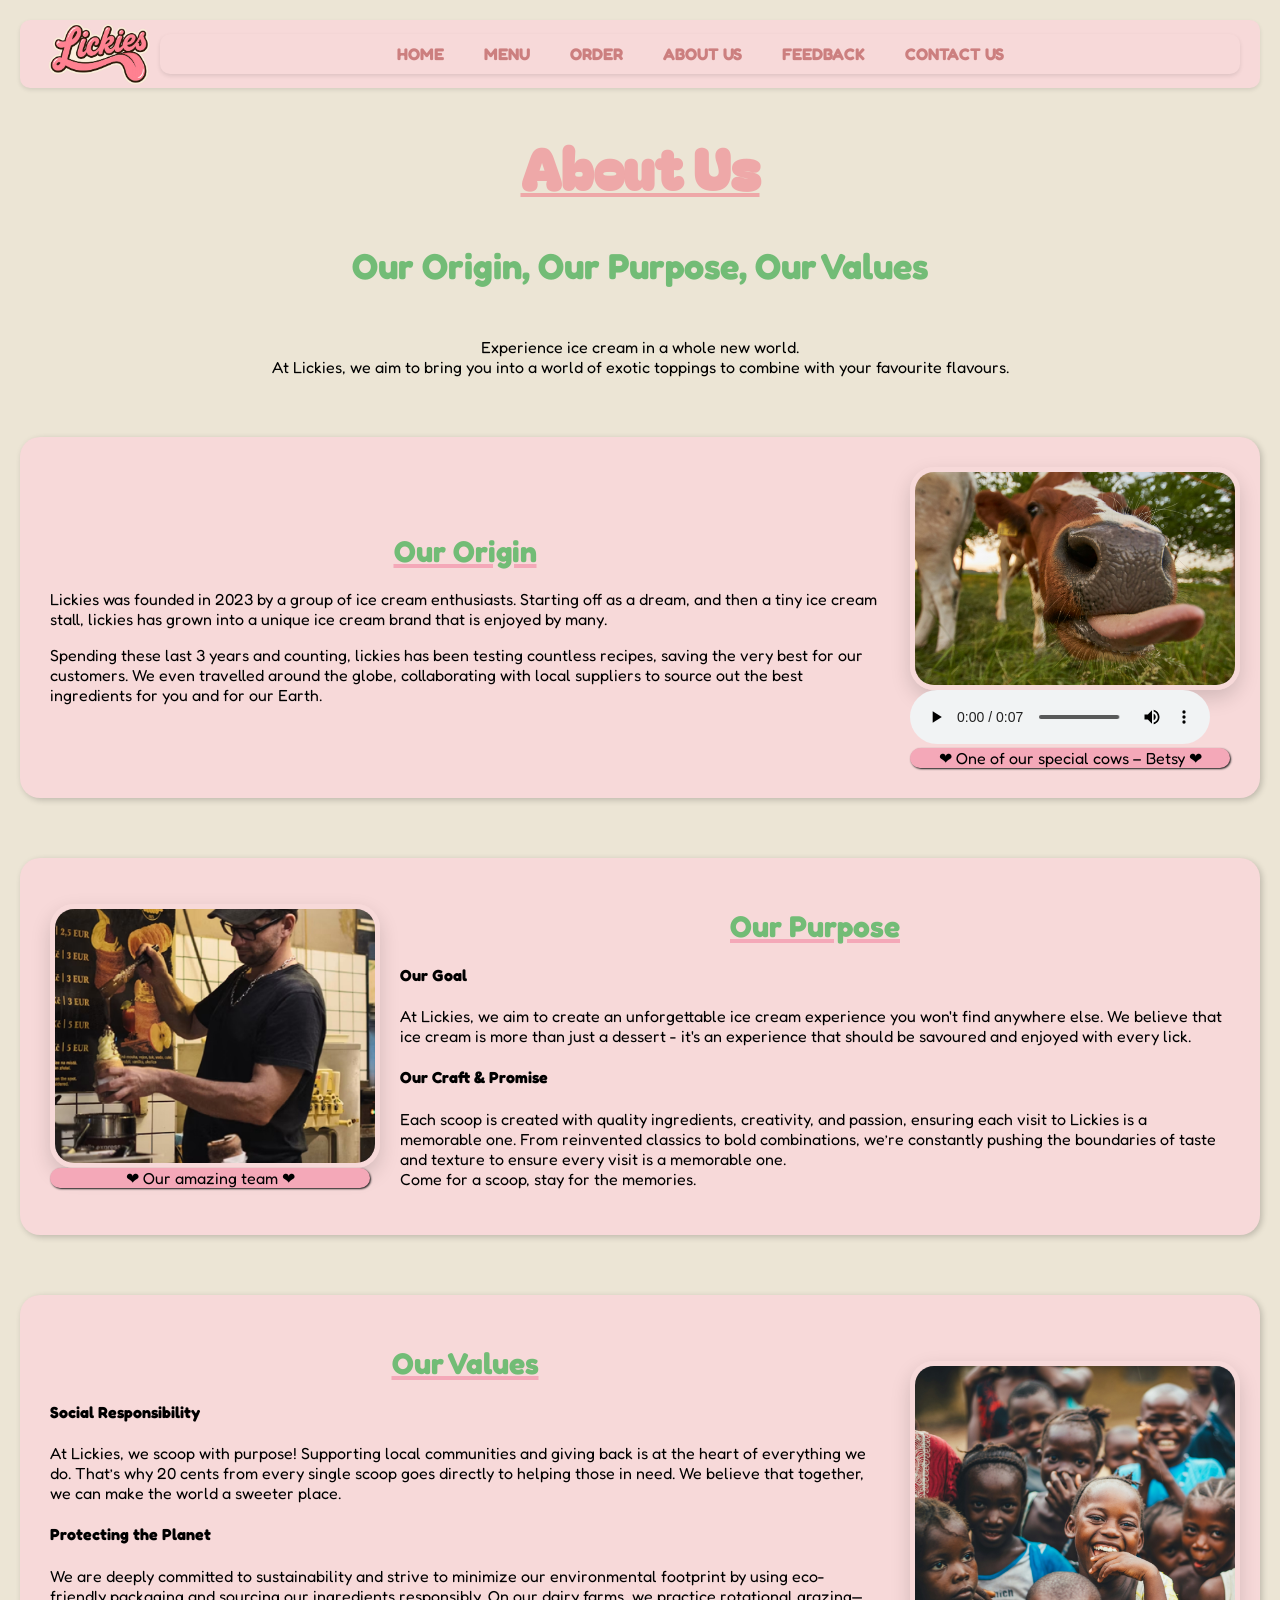
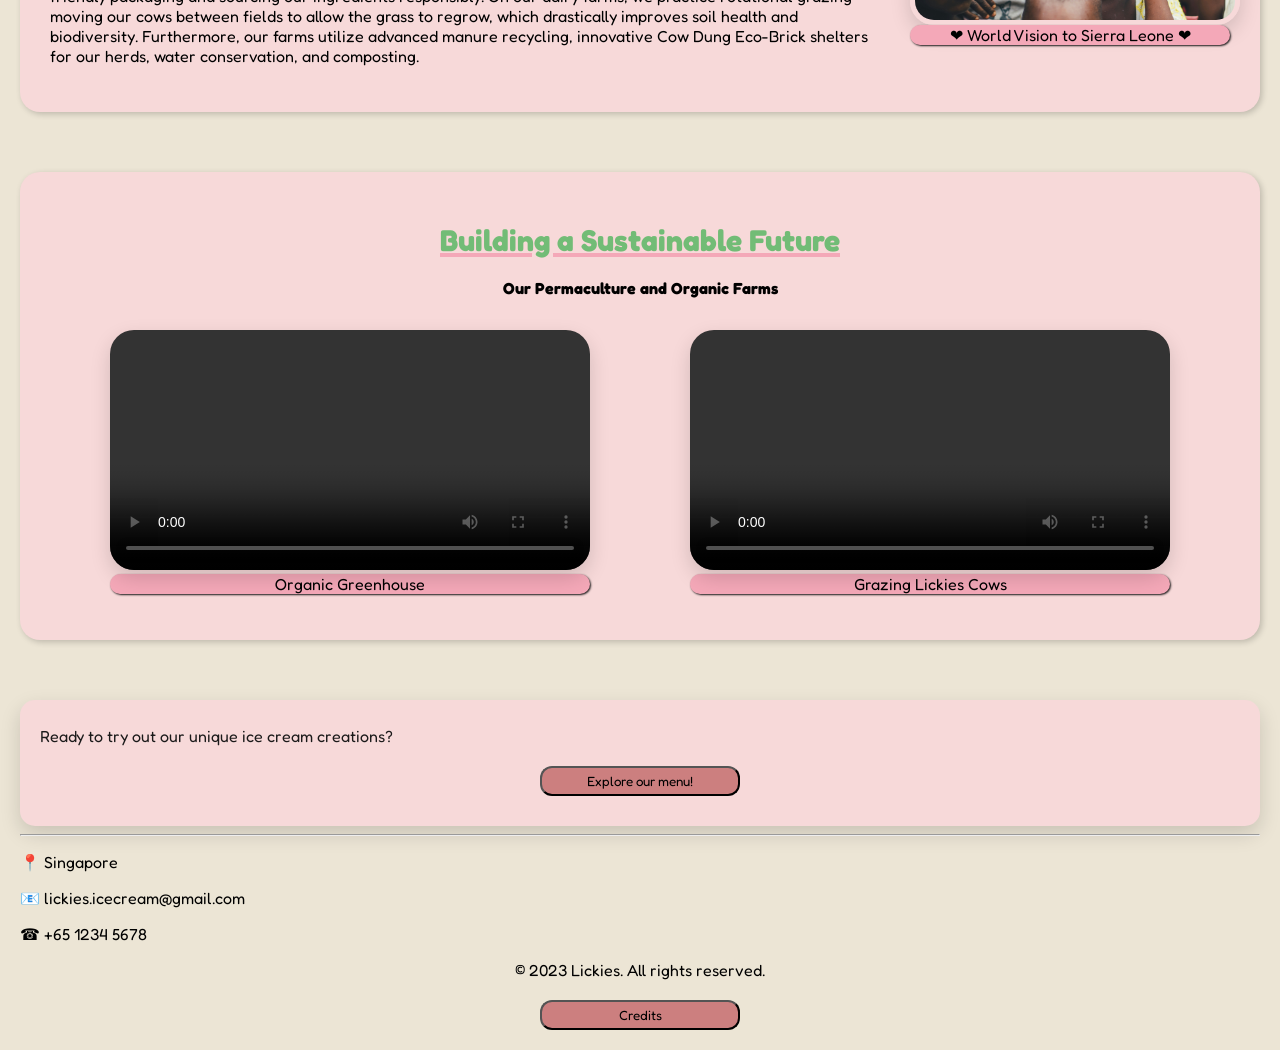
==== aboutus.html @ 3d8e9d98 "modified:   aboutus.html 	modified:   css/lickies.css" ====
<!-- Author : Zakira Roberta Harris 261084W -->
 
<!DOCTYPE html>
<html lang="en">
<head> 
    <meta charset="UTF-8">
    <meta name="description" content="Lickies is a passionate ice cream brand offering a unique ice cream experience.">
    <meta name="keywords" content="Lickies, ice cream, exotic toppings, unique flavours, dessert, organic ice cream, sustainable packaging, local suppliers">
    <meta name="author" content="Zakira Roberta Harris">
    <meta name="viewport" content="width=device-width, initial-scale=1.0">
    <title>About Us</title>

    <!-- Import Google Fonts -->
    <link href="https://fonts.googleapis.com/css2?family=Fredoka+One&display=swap" rel="stylesheet">
    <link href="https://fonts.googleapis.com/css2?family=Bagel+Fat+One&display=swap" rel="stylesheet">
    
    <!-- favicon generated using AI (chat GPT)-->
    <link rel="icon" type="image/x-icon" href="images/lickiesfavicon.png">
    
    <!-- CSS Stylesheet-->
     <link rel="stylesheet" href="css/lickies.css">
</head>

<body>
    <header class="header">
    <!-- logo helped generated using AI -->
    
    <img src="images/lickies-logo.png" alt="Lickies Logo" class="logo">
        
    
    <nav>
        <ul class="nav-links">
            <li><a href="index.html">HOME</a></li>
            <li><a href="productcatalogue.html">MENU</a></li>
            <li><a href="orderform.html">ORDER</a></li>
            <li><a href="aboutus.html">ABOUT US</a></li>
            <li><a href="feedback.html">FEEDBACK</a></li>
            <li><a href="contactus.html">CONTACT US</a></li>
        </ul>
    </nav>   
    </header>

<h1 class="brush-heading2">
        About Us
    </h1>

<h2>Our Origin, Our Purpose, Our Values</h2>
<p style="text-align: center ; padding-top:20px" >
    Experience ice cream in a whole new world.<br>
    At Lickies, we aim to bring you into a 
    world of exotic toppings to combine with your favourite flavours.
</p>


    <div class="card">
        <div class="origin-text" >
            <h3 class="brush-heading">Our Origin</h3>
        <p>
            Lickies was founded in 2023 by a group of ice cream enthusiasts. Starting off as a dream, and then a tiny ice cream stall, 
            lickies has grown into a unique ice cream brand that is enjoyed by many.
        </p>
        <p>
            Spending these last 3 years and counting, lickies 
            has been testing countless recipes, saving the very best for our customers. We even travelled around the globe, collaborating 
            with local suppliers to source out the best ingredients for you and for our Earth.
        </p>
    </div>
    
    <figure class="origin-image">
     <img src="images/aboutus/lickiescow-Betsy.jpg"
      alt="Lickies Cow">
      <audio controls style="width: 100%; max-width: 300px;">
        <source src="media/herdofcowsmooing.mp3" type="audio/mpeg">
      </audio>

            <figcaption>
                ❤ One of our special cows – Betsy ❤
            </figcaption>
        </figure>
    </div>

<div class="card">

     <figure class="origin-image">
        <img src="images/aboutus/Workers.jpg" alt="Lickies Workers">
        
        <figcaption>
        ❤ Our amazing team ❤
    </figcaption>
</figure>

    <div class="origin-text">
        <h3 class="brush-heading">Our Purpose</h3>
        <h4><strong>Our Goal</strong></h4>
        <p>At Lickies, we aim to create an unforgettable ice cream experience you won't find anywhere else. We believe that ice cream 
        is more than just a dessert - it's an experience that should be savoured and enjoyed with every lick.</p>
        <h4><strong>Our Craft & Promise</strong></h4>
        <p>Each scoop is created with quality ingredients, creativity, and passion, ensuring each visit to Lickies is a memorable one. From reinvented 
        classics to bold combinations, we’re constantly pushing the boundaries of taste and texture to ensure every visit is a memorable one.
        <br>Come for a scoop, stay for the memories.</p>
    </div>

</div>

<div class="card">
    <div class="origin-text">
        <h3 class="brush-heading">Our Values</h3>
        <h4><strong>Social Responsibility</strong></h4>
        <p>
            At Lickies, we scoop with purpose! Supporting local communities and giving back is at the heart of everything we do. 
            That’s why 20 cents from every single scoop goes directly to helping those in need. We believe that together, we can 
            make the world a sweeter place. 
        </p> 
        <h4><strong>Protecting the Planet</strong></h4>
        <p>
            We are deeply committed to sustainability and strive to minimize our environmental footprint by using eco-friendly packaging 
            and sourcing our ingredients responsibly. On our dairy farms, we practice rotational grazing—moving our cows between fields
             to allow the grass to regrow, which drastically improves soil health and biodiversity. Furthermore, our farms utilize advanced 
             manure recycling, innovative Cow Dung Eco-Brick shelters for our herds, water conservation, and composting.
        </p>
    </div>

    <figure class="origin-image">
            <img src="images/aboutus/Children.jpg" alt="Children from Sierra Leone">

            <figcaption>
                ❤ World Vision to Sierra Leone ❤
            </figcaption>
        </figure>
</div>

<!-- Video section made with help from Copilot to make the code responsive, i decided to use inline css because it allowed me to be more precise with the layout and styling of the videos-->
<div class="card">
    <div class="origin-text">
        <h3 class="brush-heading">Building a Sustainable Future</h3>
        <p style="text-align: center; margin-top: 10px;"><strong>Our Permaculture and Organic Farms</strong></p>
        <div class="video-row" style="display: flex; gap: 20px; justify-content: center; flex-wrap: wrap;">
            <figure class="video" style="flex: 1 1 320px; max-width: 480px;"> <!-- This section made with help from Copilot to make the code responsive -->
                <video width="100%" height="auto" controls>
                    <source src="media/strawberryfarm.mp4" type="video/mp4" alt="A greenhouse filled with rows of ripe strawberries ready for harvest.">
                </video>
                <figcaption>Organic Greenhouse</figcaption>
            </figure>
            <figure class="video" style="flex: 1 1 320px; max-width: 480px;"><!-- This section made with help from Copilot to make the code responsive -->
                <video width="100%" height="auto" controls>
                    <source src="media/dairyfarm.mp4" type="video/mp4" alt="A herd of cows grazing in a lush green pasture.">
                </video>
                <figcaption>Grazing Lickies Cows</figcaption>
            </figure>
        </div>
    </div>
</div>

<div class="button">
<p>Ready to try out our unique ice cream creations?</p>
    <button onclick="window.location.href='productcatalogue.html'" class="button-container">Explore our menu!</button>
</div>

<hr>
<div class="footer">
     <p>📍 Singapore</p>
    <p>📧 lickies.icecream@gmail.com</p>
    <p>☎ +65 1234 5678</p>
    <p style="text-align: center;">&copy; 2023 Lickies. All rights reserved.</p>
</div>

<button onclick="window.location.href='credits.html'" class="button-container">Credits</button>


</body>
</html>
---- css/lickies.css ----
/* zakira roberta harris 261084W
   lickies font styles */

/* can reuse the colour and style in elements */
:root {
  --shadow: rgba(0, 0, 0, 0.1);
  --card-shadow: rgba(0, 0, 0, 0.2);
}

/* text styles, headers */
body {
  margin: 20px;
  padding-top: 0;
  font-family: 'Fredoka One', cursive;
  background-color: #ece5d5;
}

h1 {
  text-align: center;
  font-family: 'Bagel Fat One', cursive;
  font-size: clamp(2rem, 5vw, 3.5rem);
  color: #eea8a8;;
}

h2 {
  color: #72bc76;
  font-size: 36px;
  text-align: center;
}

h3 {
  text-align: center;
  margin: 20px 0;
  color: #72bc76;
  font-size: 30px;
}

h4 {
  text-align: left;
}

figcaption {
  text-align: center;
  background-color: #f4a8b8;
  box-shadow: 1px 1px 2px #1b1a1a;
  border-radius: 12px;
  color: black;
}

p {
  text-align: left;
}
/*underlining the text*/
.brush-heading {
  text-decoration-line: underline;
  text-decoration-color: #f4a8b8;
  text-decoration-thickness: 4px;
}

.brush-heading2 {
  text-decoration-line: underline;
  text-decoration-color: #eea8a8;;
  text-decoration-thickness: 4px;
}

/* Navigation bar styles, logo and header created with reference to Bro Code "How to create a CSS navigation bar in 6 minutes!" 🧭, Framer Navigations: Horizontal Side Scroller video and other nav bar tutorials
Header contains the logo and nav bar, I preferred the style and also it allowed me to position them properly. I learned about flex through
a tutorial by Slaying the Dragon on youtube Learn Flexbox CSS in 8 minutes and a Coding2go video Learn CSS Flexbox in 20 Minutes (Course) */

header {
  width: 100%;
  display: flex;
  height: 68px;
  align-items: center;
  box-sizing: border-box;
  justify-content: space-between;
  background-color: #f7d9d9;
  padding: 8px 20px;
  box-shadow: 0 2px 4px var(--shadow);
  z-index: 1000;
  margin-bottom: 16px;
  border-radius: 10px;
}

.logo {
  width: 120px;
  justify-content: flex-start;
  flex-shrink: 0;
  height: auto;
}

nav {
  background-color: #f7d9d9;
  display: flex;
  flex: 1;
  overflow-x: auto;
  overflow-y: hidden;
  align-items: center;
  justify-content: center;
  padding: 6px 12px;
  font-size: clamp(0.85rem, 1.8vw, 1.05rem);
  box-shadow: 0 2px 4px var(--shadow);
  border-radius: 10px;
  height: auto;
  scrollbar-width: none;
}

nav ul {
  justify-content: flex-start;
  align-items: center;
  margin: 0;
  padding: 0 4px;
  width: max-content;
  min-width: max-content;
  display: flex;
  white-space: nowrap;
  flex-wrap: nowrap;
  gap: clamp(10px, 2vw, 18px);
}

nav li {
  margin: 0;
  flex-shrink: 0;
}

nav a {
  display: inline-block;
  text-decoration: none;
  color: #cc7f7f;
  font-weight: bold;
  padding: 4px 8px;
  white-space: nowrap;
  -webkit-tap-highlight-color: transparent;
}

/* nav a:hover created by Wenbo */
nav a:hover {
  color: #eea8a8;;
  transform: scale(1.05);
  text-decoration: underline;
  transition: transform 0.3s ease;
  background-color: #ffcfcf;
  border-radius: 10px;
  padding: 5px 10px;
}

.nav-links {
  
  list-style: none;
  gap: clamp(12px, 3vw, 24px);
  align-items: center;
}

/* code generated with the help of AI to make page compatible on phones */
@media (max-width: 768px) {
  header {
    flex-direction: row;
    height: 58px;
    padding: 8px 12px;
    gap: 8px;
  }

  nav {
    width: auto;
    justify-content: flex-start;
    padding: 4px 8px;
    overflow-x: auto;
  }

   nav a {
    display: inline-block;
    margin: 6px 0;
  }

  nav ul {
    width: max-content;
    min-width: max-content;
    flex-wrap: nowrap;
    justify-content: flex-start;
    gap: 8px 12px;
  }

  nav li {
    flex-shrink: 0;
  }

  .nav-links {
    flex-direction: row;
    flex-wrap: nowrap;
    justify-content: flex-start;
    align-items: center;
    gap: 8px 12px;
  }
}

/* text box (card) styles made with reference to W3 schools, puts the images and text neatly together which is easier for the user to view */
.card {
  margin-top: auto;
  transition: all 0.3s ease-in-out;
  display: flex;
  align-items: center;
  gap: 30px;
  background-color: #f7d9d9;
  padding: 30px;
  margin: 60px 0;
  border-radius: 20px;
  box-shadow: 2px 2px 6px var(--card-shadow);
  flex-wrap: wrap;
}

@media (max-width: 600px) {

  /* ensure cards are centered on small screens and content doesn't get cut off */
  .card {
    width: calc(100% - 40px); /* leave some space for device edges */
    max-width: 720px;
    margin: 20px auto; /* center horizontally */
    text-align: center;
    flex-direction: column;
    align-items: center;
    padding: 20px;
    box-sizing: border-box;
    overflow: visible;
  }

  .content-row {
    flex-direction: column;
    width: 100%;
    gap: 16px;
  }

  /* make images responsive inside the card */
  .origin-image,
  .image-container {
    width: 100%;
    max-width: 320px;
    margin: 0 auto;
  }

  .origin-image img,
  .image-container img {
    width: 100%;
    height: auto;
    max-width: 100%;
    object-fit: cover;
  }

  /* prevent long words from overflowing so that it doesn't break the layout on small screens */
  .origin-text,
  .card p,
  .card h3,
  .card h4 {
    min-width: 0;
    word-break: break-word;
    overflow-wrap: break-word;
  }
}

/* image made with reference to Bro code and W3 schools,  */
.image-container {
  width: min(100%, 200px);
  aspect-ratio: 1 / 1;
  border: 1px solid;
  color: #f7d9d9;
  overflow: hidden;
  flex-shrink: 0;
}

.image-container img {
  object-fit: cover;
  object-position: 80% 100%;
  display: block;
}

/* positions the image in the card */
.origin-text {
  flex: 1;
  min-width: 0;
}

/* border of the images in the card and sizing of the images*/
.origin-image img {
  max-width: 320px;
  height: auto;
  object-fit: cover;
  display: block;
  border-radius: 24px;
  border: 5px solid;
  color: #f7d9d9;
  box-shadow: 0 8px 20px rgba(0, 0, 0, 0.15);
  transition: transform 0.3s ease;
}

.origin-image {
  width: min(100%, 320px);
  margin: 0;
  flex-shrink: 0;
}

.origin-image img:hover {
  transform: scale(1.03);
}

/* Code generated using AI (chat GPT) to make the content row and card responsive */
.content-row {
  display: flex;
  align-items: flex-start;
  gap: 30px;
}

/* video styles, made with reference to W3 schools, allows the videos to be responsive and fit the screen size */
video {
  max-width: 480px;
  height: auto;
  border-radius: 24px;
  box-shadow: 0 8px 20px rgba(0, 0, 0, 0.15);
  transition: transform 0.3s ease;
}
/* video styles*/
.video-container {
  overflow: hidden;
  height: auto;
  width: 100%;
  max-width: 100%;
}

.video figcaption {
  text-align: center;
  background-color: #f4a8b8;
  box-shadow: 1px 1px 2px #1b1a1a;
  border-radius: 12px;
  color: black;
}
 video:hover {
  transform: scale(1.03);
  transition: transform 0.3s ease;
}

/* button styles */
.button {
  background: #f7d9d9;
  color: #1b1a1a;
  border: none;
  padding: 10px 20px;
  border-radius: 15px;
  box-shadow: 0 8px 20px rgba(0, 0, 0, 0.15);
  align-items: center;
}

.button-container {
  background-color: #cc7f7f;
  font-family: 'Fredoka One', cursive;
  border-radius: 12px;
  cursor: pointer;
  width: 100%;
  max-width: 200px;
  height: 30px;
  display: flex;
  justify-content: center;
  align-items: center;
  margin: 20px auto;
}
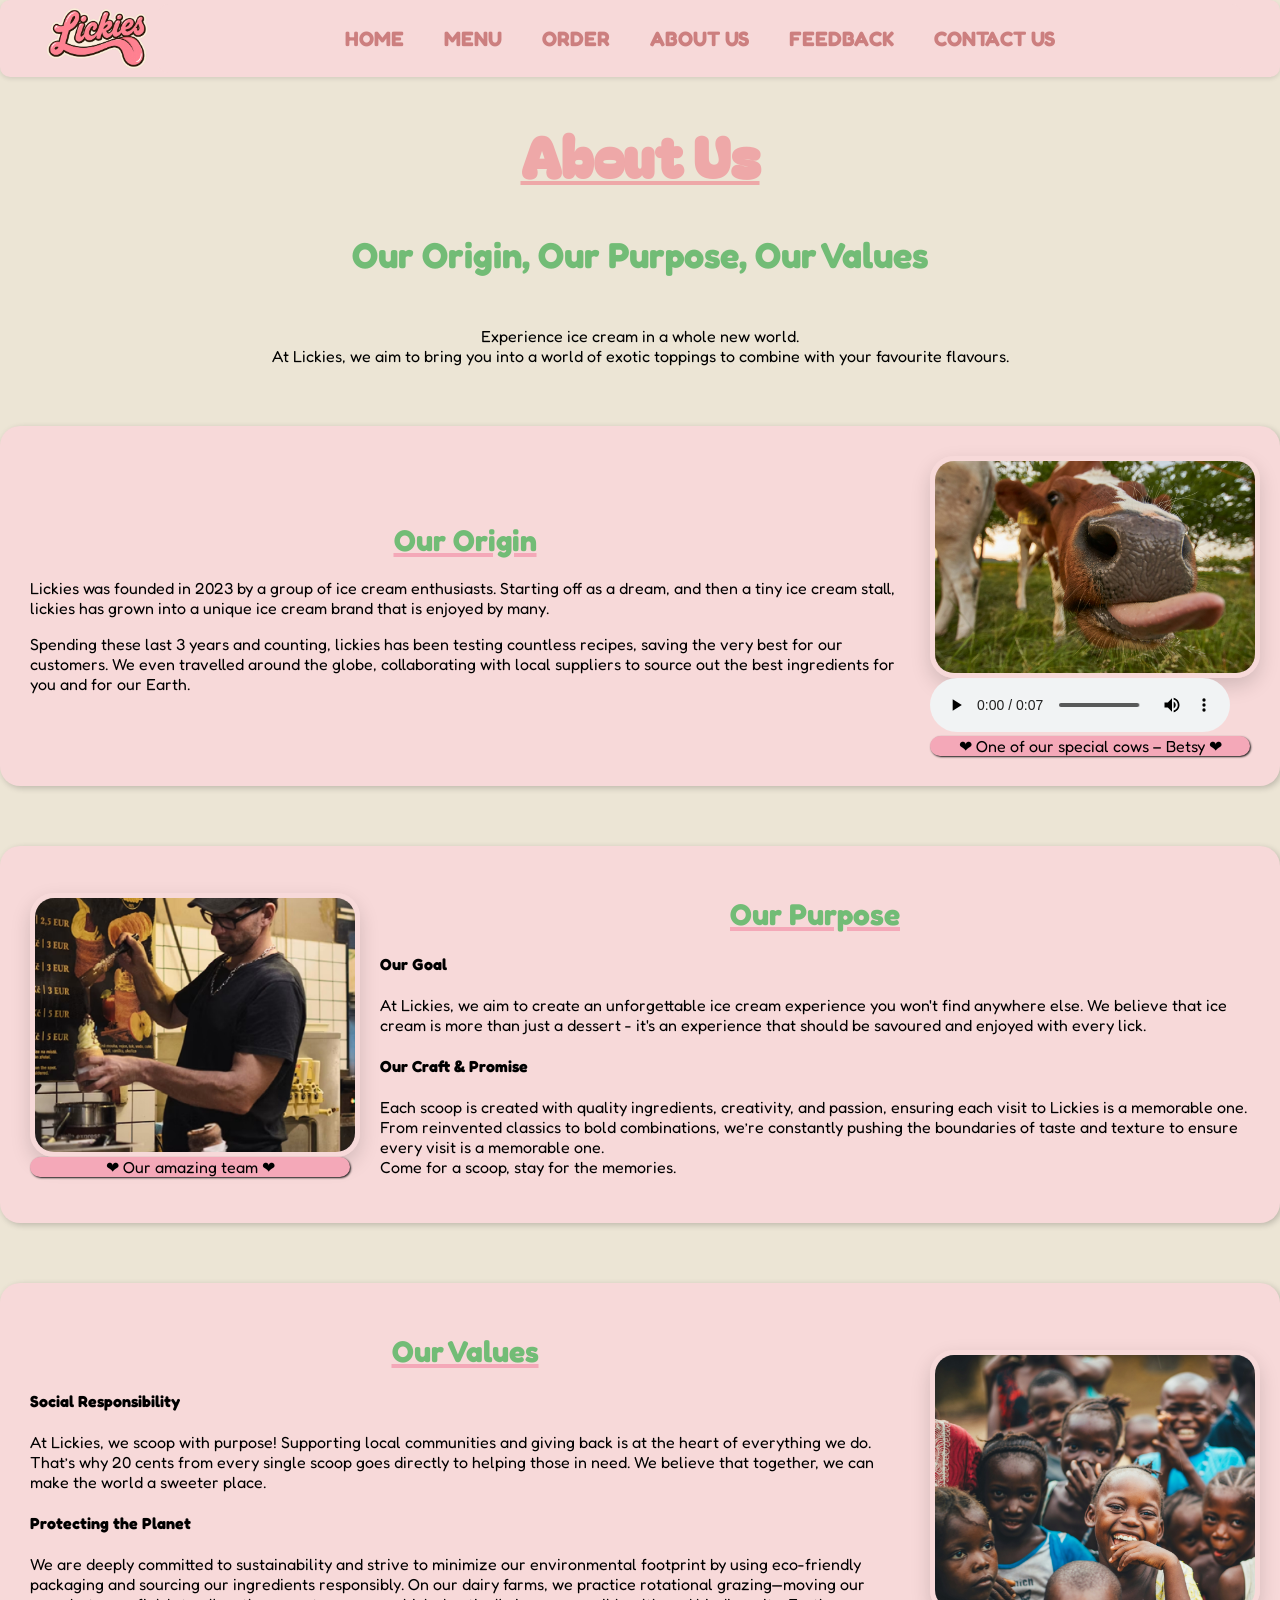
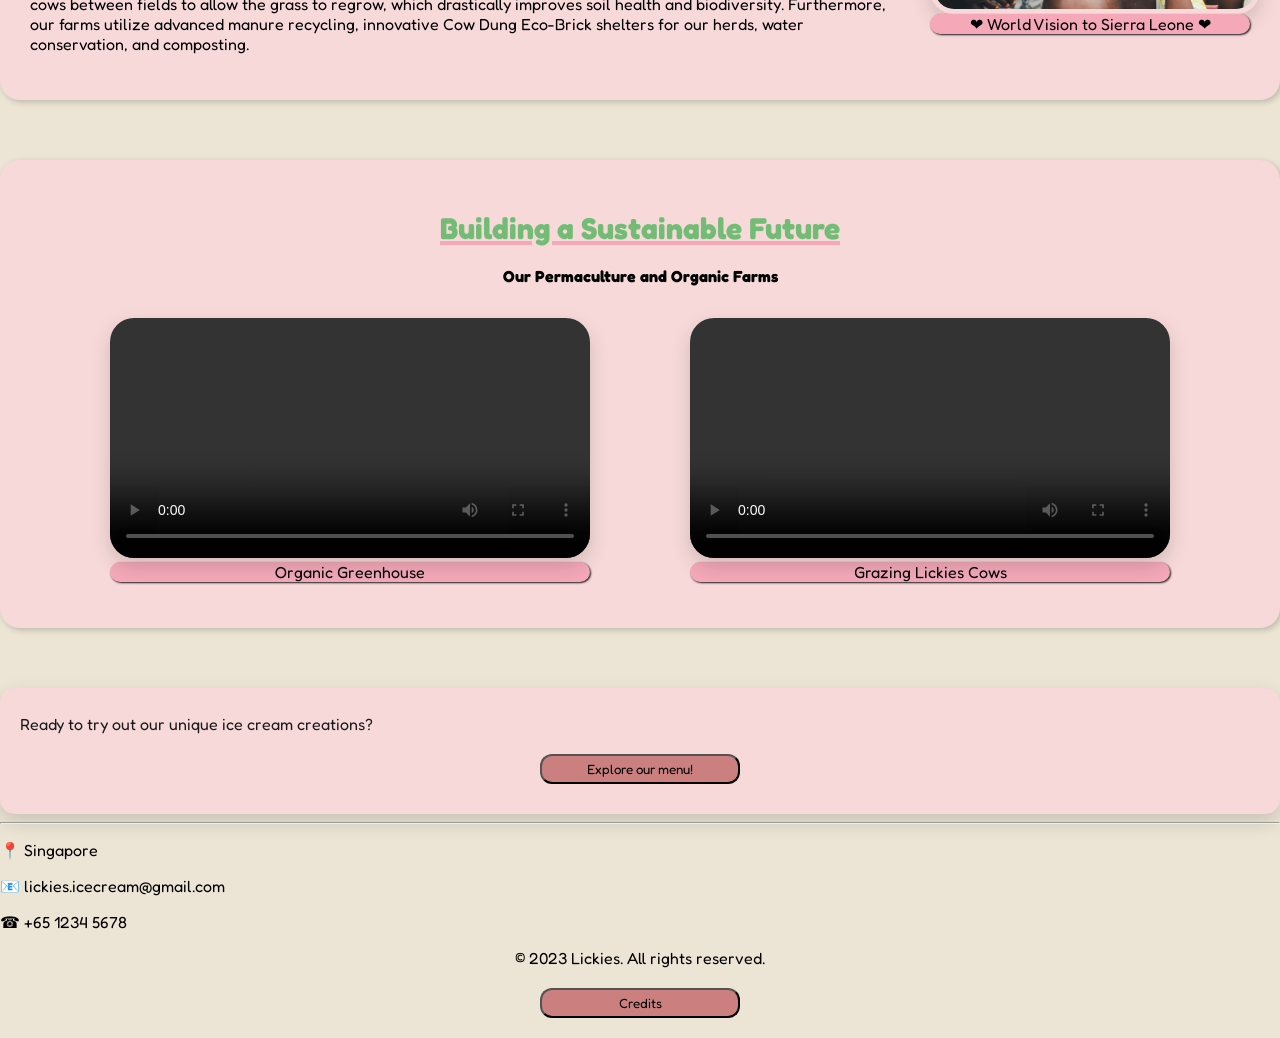
==== commit 2e2e0800: "modified:   aboutus.html" ====
--- a/aboutus.html
+++ b/aboutus.html
@@ -135,14 +135,14 @@
         <h3 class="brush-heading">Building a Sustainable Future</h3>
         <p style="text-align: center; margin-top: 10px;"><strong>Our Permaculture and Organic Farms</strong></p>
         <div class="video-row" style="display: flex; gap: 20px; justify-content: center; flex-wrap: wrap;">
-            <figure class="video" style="flex: 1 1 320px; max-width: 480px;"> <!-- This section made with help from Copilot to make the code responsive -->
-                <video width="100%" height="auto" controls>
+            <figure class="video" style="flex: 1 1 320px; max-width: 480px;"> <!-- This section (inline CSS) made with help from Copilot to make the code responsive -->
+                <video width="100%" height="auto" controls loop>
                     <source src="media/strawberryfarm.mp4" type="video/mp4" alt="A greenhouse filled with rows of ripe strawberries ready for harvest.">
                 </video>
                 <figcaption>Organic Greenhouse</figcaption>
             </figure>
-            <figure class="video" style="flex: 1 1 320px; max-width: 480px;"><!-- This section made with help from Copilot to make the code responsive -->
-                <video width="100%" height="auto" controls>
+            <figure class="video" style="flex: 1 1 320px; max-width: 480px;"><!-- This section (inline CSS) made with help from Copilot to make the code responsive -->
+                <video width="100%" height="auto" controls loop>
                     <source src="media/dairyfarm.mp4" type="video/mp4" alt="A herd of cows grazing in a lush green pasture.">
                 </video>
                 <figcaption>Grazing Lickies Cows</figcaption>
--- a/css/lickies.css
+++ b/css/lickies.css
@@ -9,7 +9,7 @@
 
 /* text styles, headers */
 body {
-  margin: 20px;
+  margin: 0;
   padding-top: 0;
   font-family: 'Fredoka One', cursive;
   background-color: #ece5d5;
@@ -75,11 +75,12 @@
   box-sizing: border-box;
   justify-content: space-between;
   background-color: #f7d9d9;
-  padding: 8px 20px;
+  padding: 3%;
   box-shadow: 0 2px 4px var(--shadow);
   z-index: 1000;
   margin-bottom: 16px;
   border-radius: 10px;
+  margin-top: none;
 }
 
 .logo {
@@ -97,12 +98,12 @@
   overflow-y: hidden;
   align-items: center;
   justify-content: center;
-  padding: 6px 12px;
+  padding: 1.4%;
   font-size: clamp(0.85rem, 1.8vw, 1.05rem);
-  box-shadow: 0 2px 4px var(--shadow);
   border-radius: 10px;
   height: auto;
-  scrollbar-width: none;
+  scrollbar-width: thin;
+   margin-top: none;
 }
 
 nav ul {
@@ -127,8 +128,9 @@
   display: inline-block;
   text-decoration: none;
   color: #cc7f7f;
+  font-size: clamp(0.90rem, 1.8vw, 1.30rem);
   font-weight: bold;
-  padding: 4px 8px;
+  padding: 5px 8px;
   white-space: nowrap;
   -webkit-tap-highlight-color: transparent;
 }
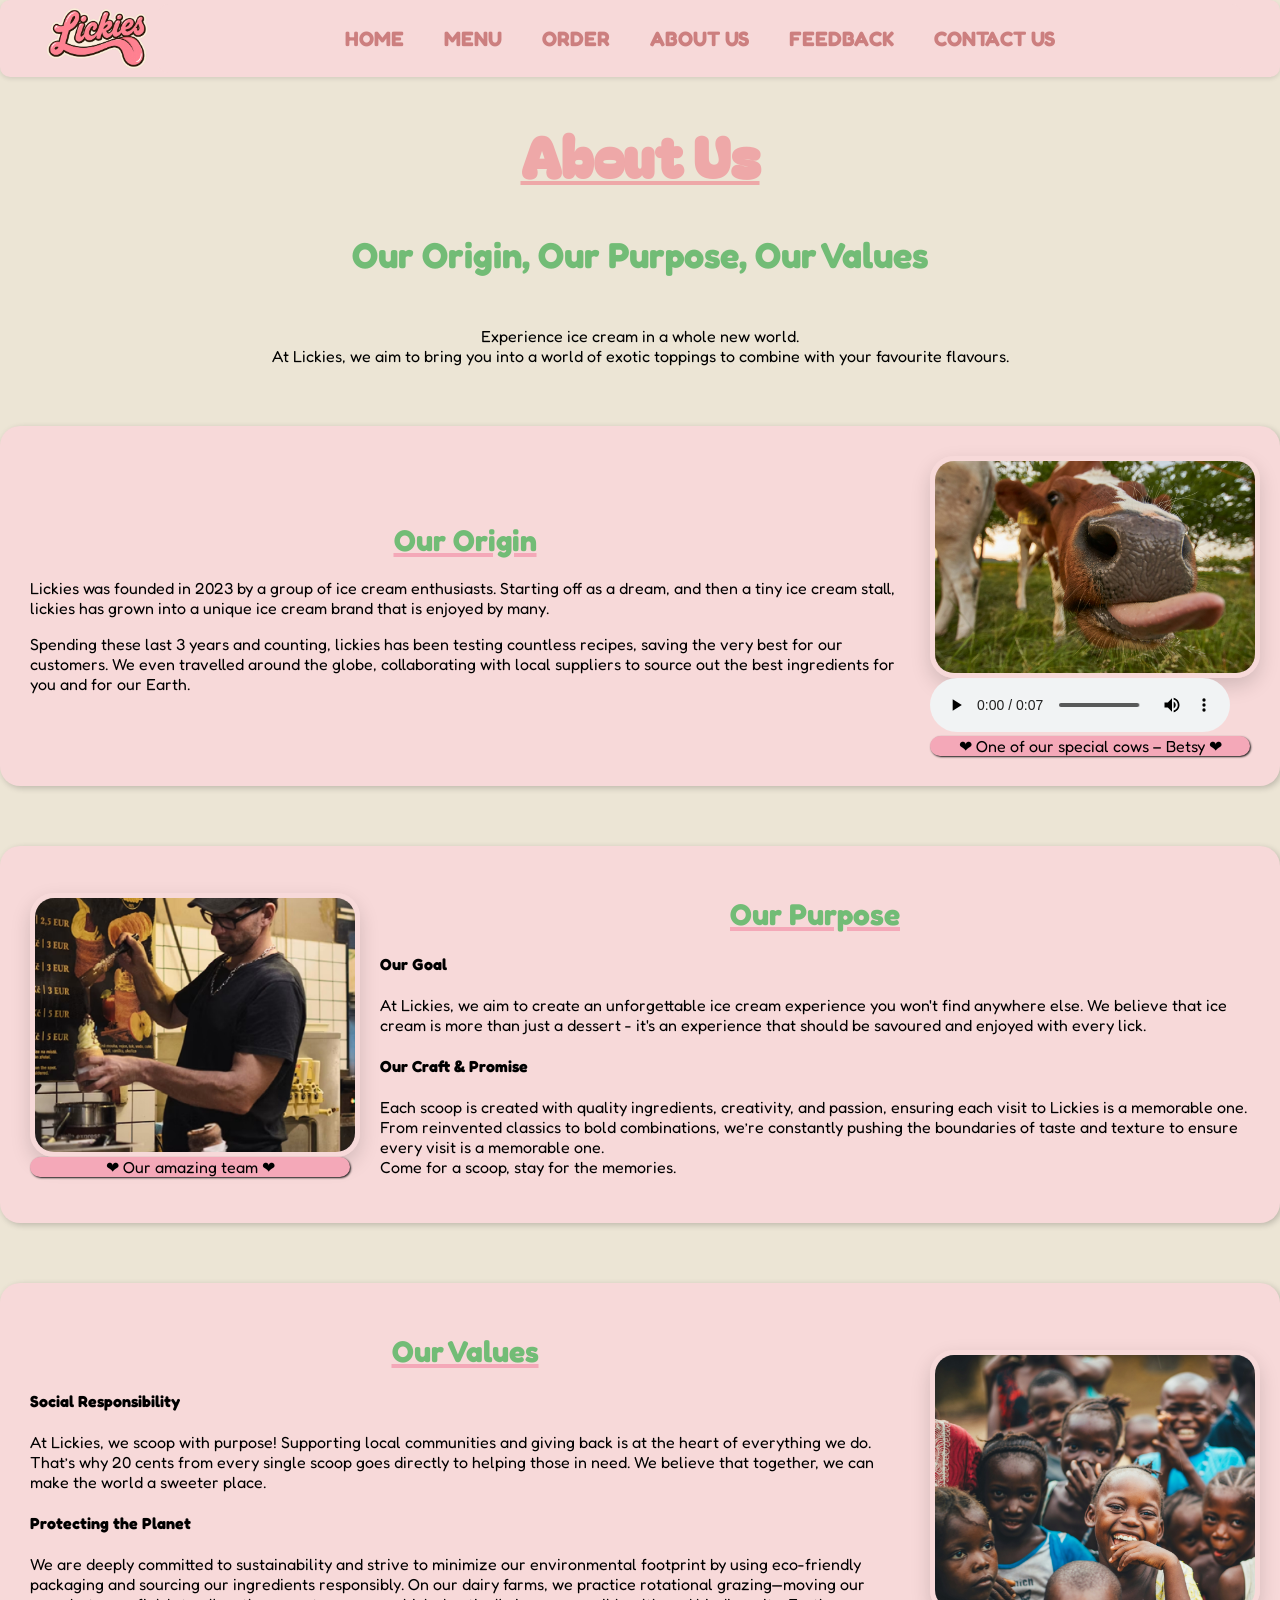
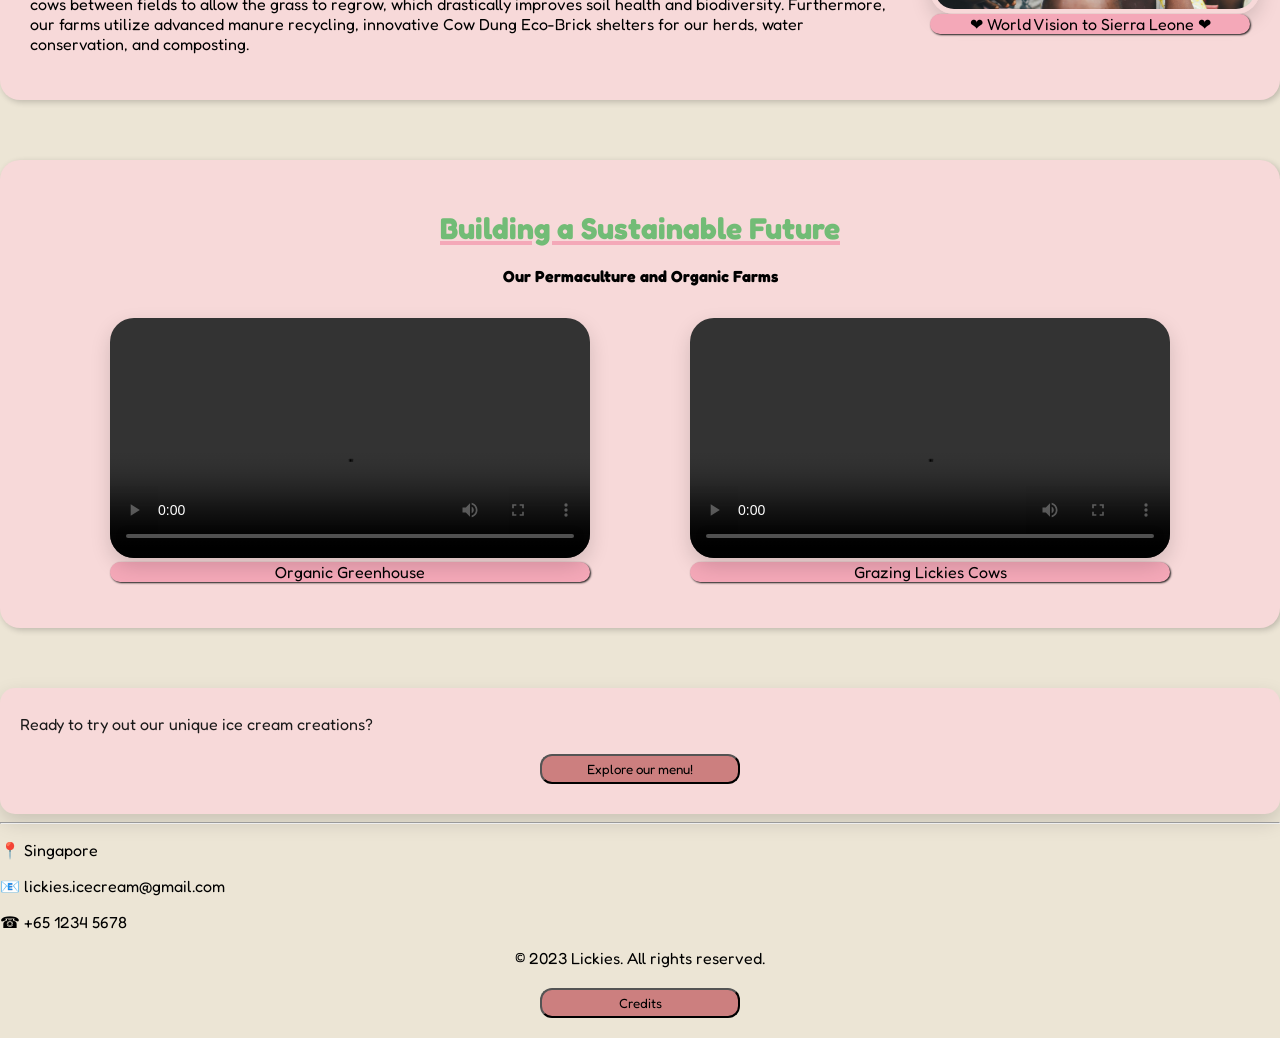
==== commit 621cff35: "modified:   aboutus.html" ====
--- a/aboutus.html
+++ b/aboutus.html
@@ -136,14 +136,14 @@
         <p style="text-align: center; margin-top: 10px;"><strong>Our Permaculture and Organic Farms</strong></p>
         <div class="video-row" style="display: flex; gap: 20px; justify-content: center; flex-wrap: wrap;">
             <figure class="video" style="flex: 1 1 320px; max-width: 480px;"> <!-- This section (inline CSS) made with help from Copilot to make the code responsive -->
-                <video width="100%" height="auto" controls loop>
-                    <source src="media/strawberryfarm.mp4" type="video/mp4" alt="A greenhouse filled with rows of ripe strawberries ready for harvest.">
+                <video width="100%" height="auto" controls autoplay automatic loop playsinline>
+                    <source src="media/strawberryfarm.mp4" type="video/mp4">
                 </video>
                 <figcaption>Organic Greenhouse</figcaption>
             </figure>
             <figure class="video" style="flex: 1 1 320px; max-width: 480px;"><!-- This section (inline CSS) made with help from Copilot to make the code responsive -->
-                <video width="100%" height="auto" controls loop>
-                    <source src="media/dairyfarm.mp4" type="video/mp4" alt="A herd of cows grazing in a lush green pasture.">
+                <video width="100%" height="auto" controls autoplay automatic loop playsinline>
+                    <source src="media/dairyfarm.mp4" type="video/mp4">
                 </video>
                 <figcaption>Grazing Lickies Cows</figcaption>
             </figure>
--- a/css/lickies.css
+++ b/css/lickies.css
@@ -77,7 +77,7 @@
   background-color: #f7d9d9;
   padding: 3%;
   box-shadow: 0 2px 4px var(--shadow);
-  z-index: 1000;
+  z-index: 10;
   margin-bottom: 16px;
   border-radius: 10px;
   margin-top: none;
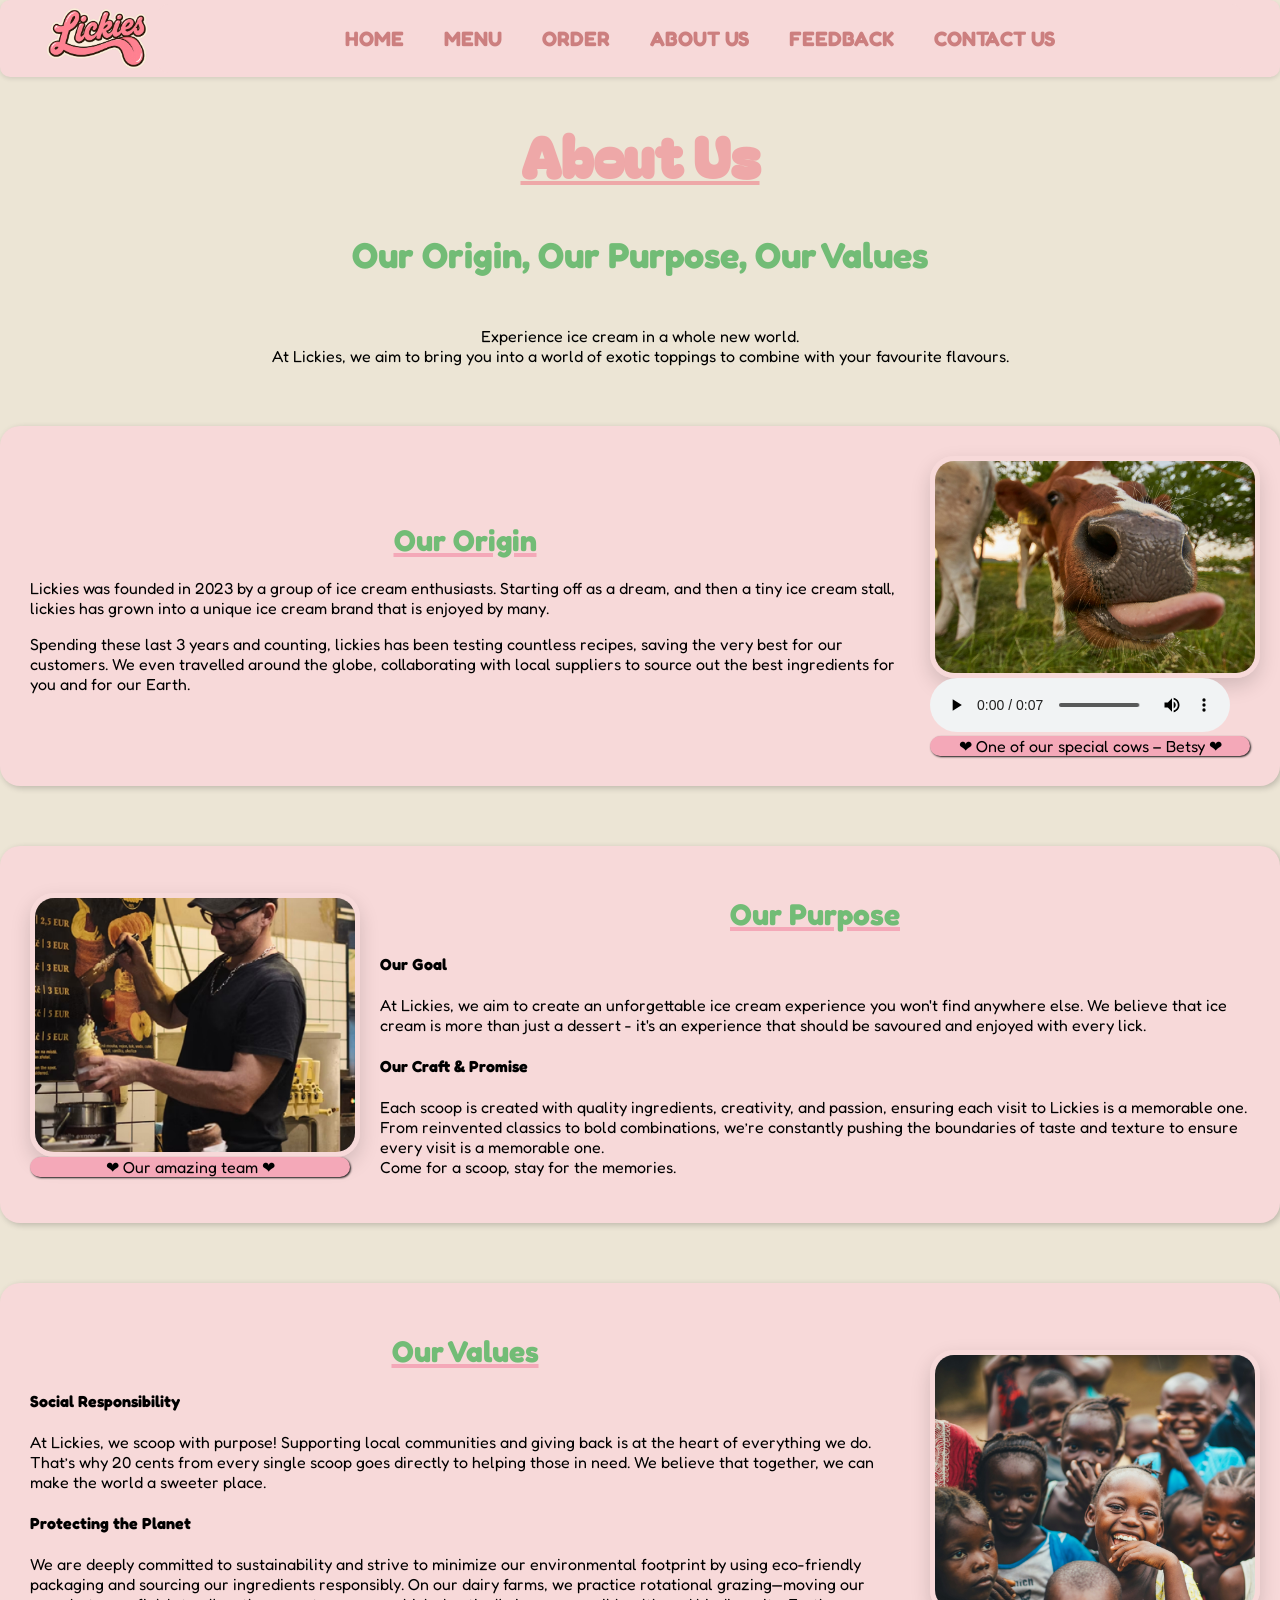
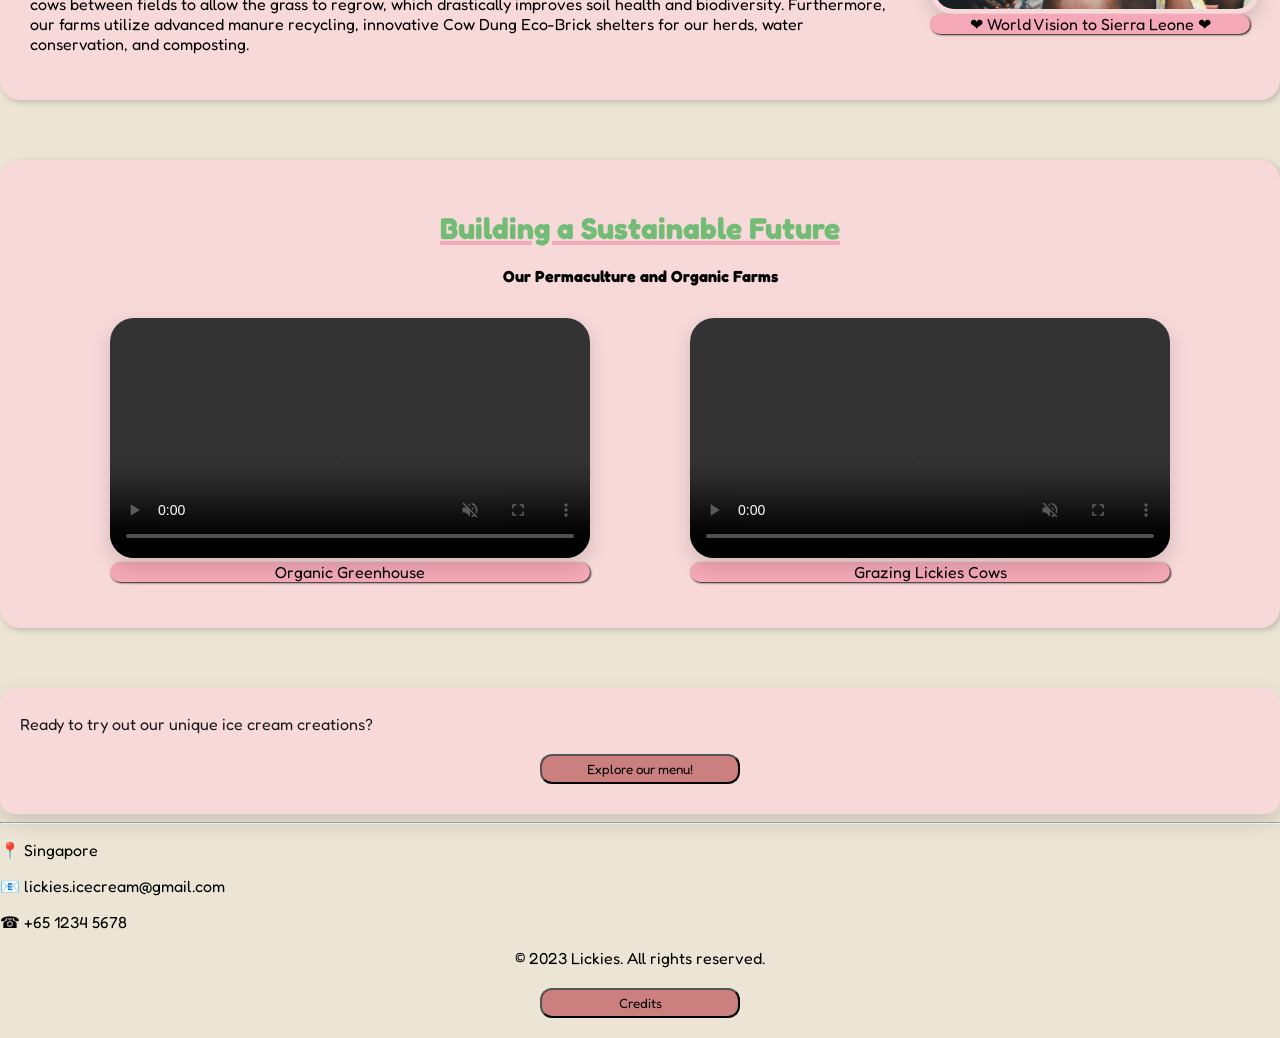
==== commit 1c55719d: "modified:   aboutus.html" ====
--- a/aboutus.html
+++ b/aboutus.html
@@ -136,13 +136,13 @@
         <p style="text-align: center; margin-top: 10px;"><strong>Our Permaculture and Organic Farms</strong></p>
         <div class="video-row" style="display: flex; gap: 20px; justify-content: center; flex-wrap: wrap;">
             <figure class="video" style="flex: 1 1 320px; max-width: 480px;"> <!-- This section (inline CSS) made with help from Copilot to make the code responsive -->
-                <video width="100%" height="auto" controls autoplay automatic loop playsinline>
+                <video width="100%" height="auto" controls autoplay muted loop playsinline preload="auto"> <!-- playinline means that on mobile devices the video will not play fullscreen preload means the video will start loading as soon as the page loads -->
                     <source src="media/strawberryfarm.mp4" type="video/mp4">
                 </video>
                 <figcaption>Organic Greenhouse</figcaption>
             </figure>
             <figure class="video" style="flex: 1 1 320px; max-width: 480px;"><!-- This section (inline CSS) made with help from Copilot to make the code responsive -->
-                <video width="100%" height="auto" controls autoplay automatic loop playsinline>
+                <video width="100%" height="auto" controls autoplay muted loop playsinline preload="auto">
                     <source src="media/dairyfarm.mp4" type="video/mp4">
                 </video>
                 <figcaption>Grazing Lickies Cows</figcaption>
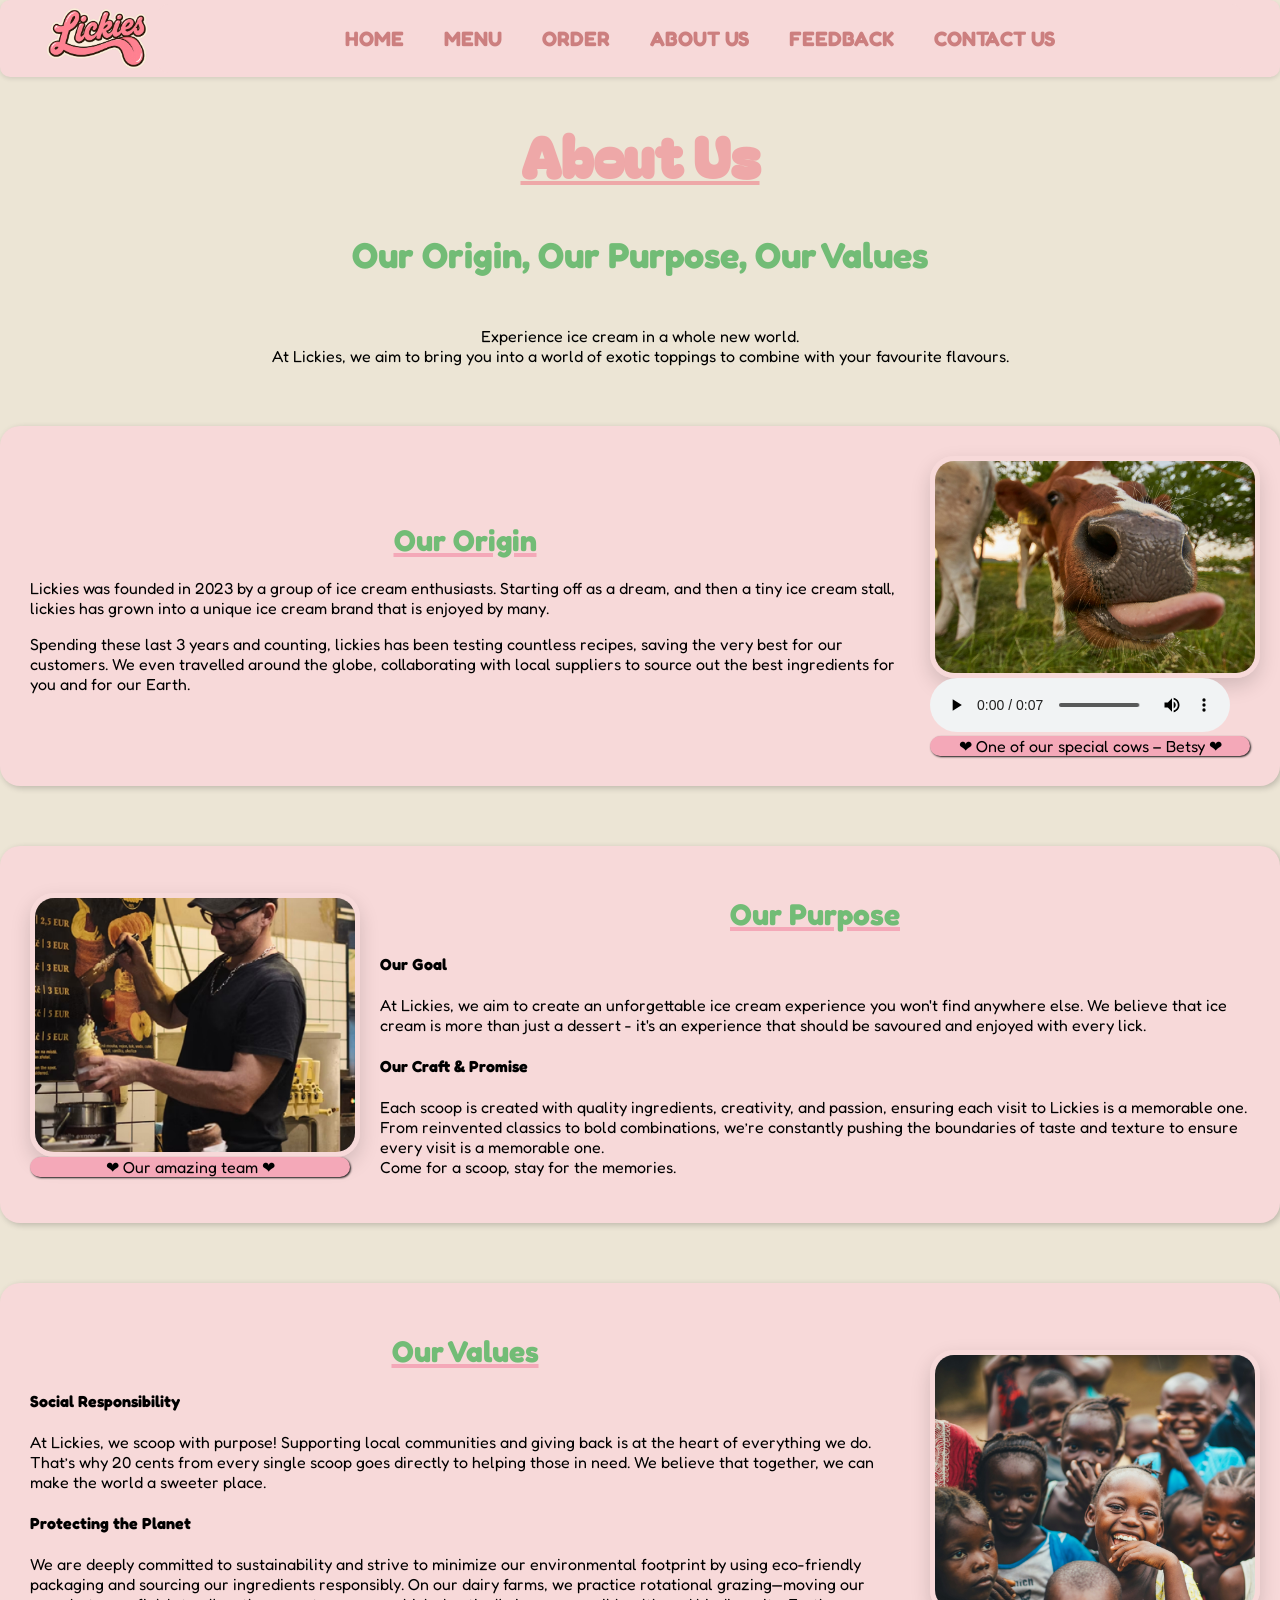
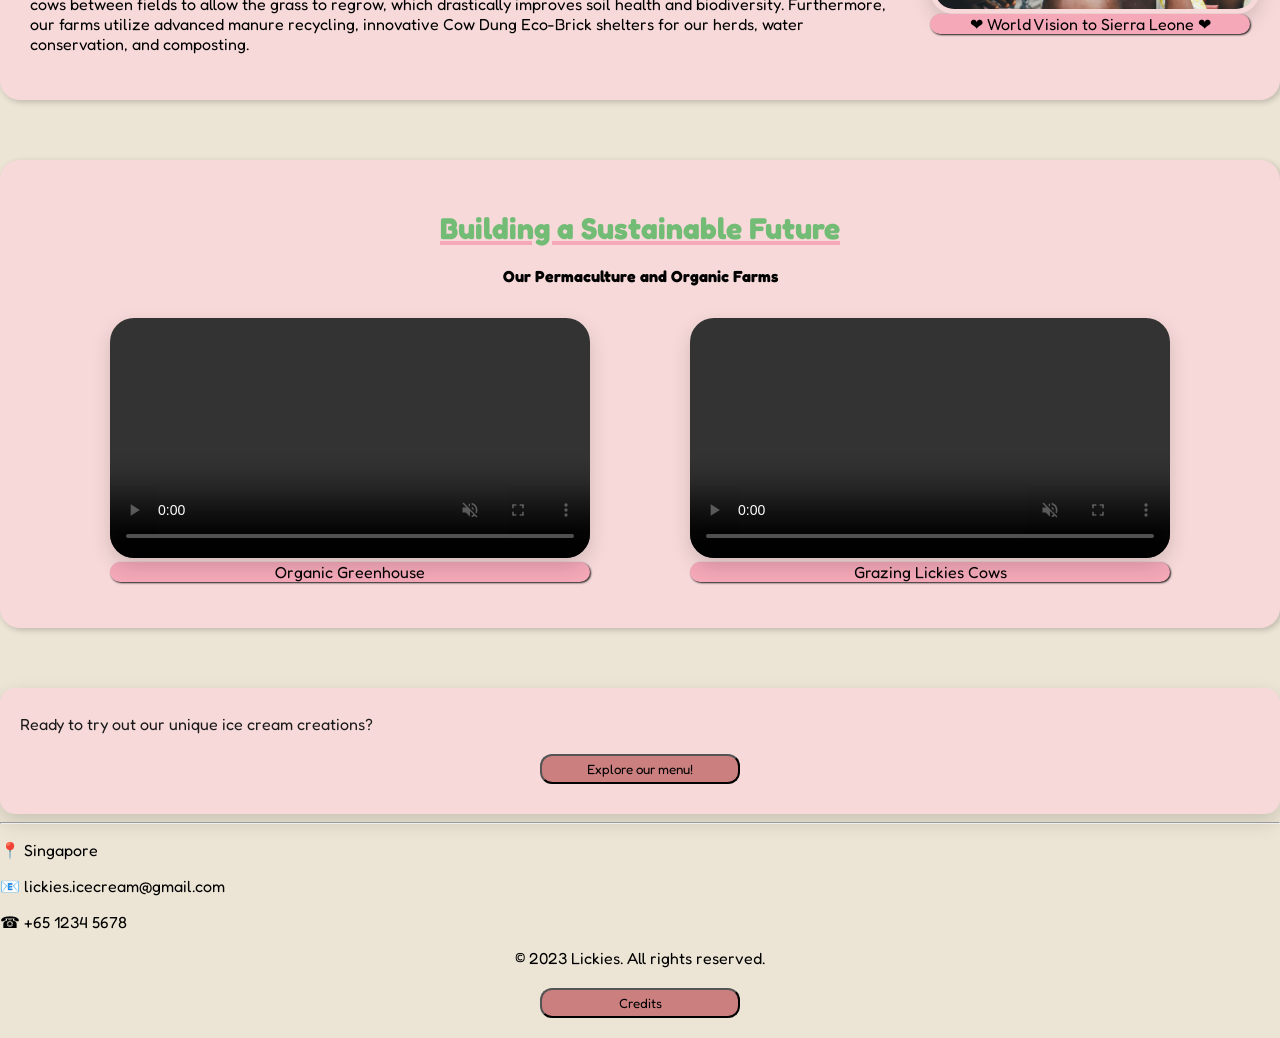
==== commit 3df8b2e1: "modified:   aboutus.html" ====
--- a/aboutus.html
+++ b/aboutus.html
@@ -129,7 +129,7 @@
         </figure>
 </div>
 
-<!-- Video section made with help from Copilot to make the code responsive, i decided to use inline css because it allowed me to be more precise with the layout and styling of the videos-->
+<!-- Video section made with help from Copilot and W3Schools to make the code responsive, i decided to use inline css because it allowed me to be more precise with the layout and styling of the videos-->
 <div class="card">
     <div class="origin-text">
         <h3 class="brush-heading">Building a Sustainable Future</h3>
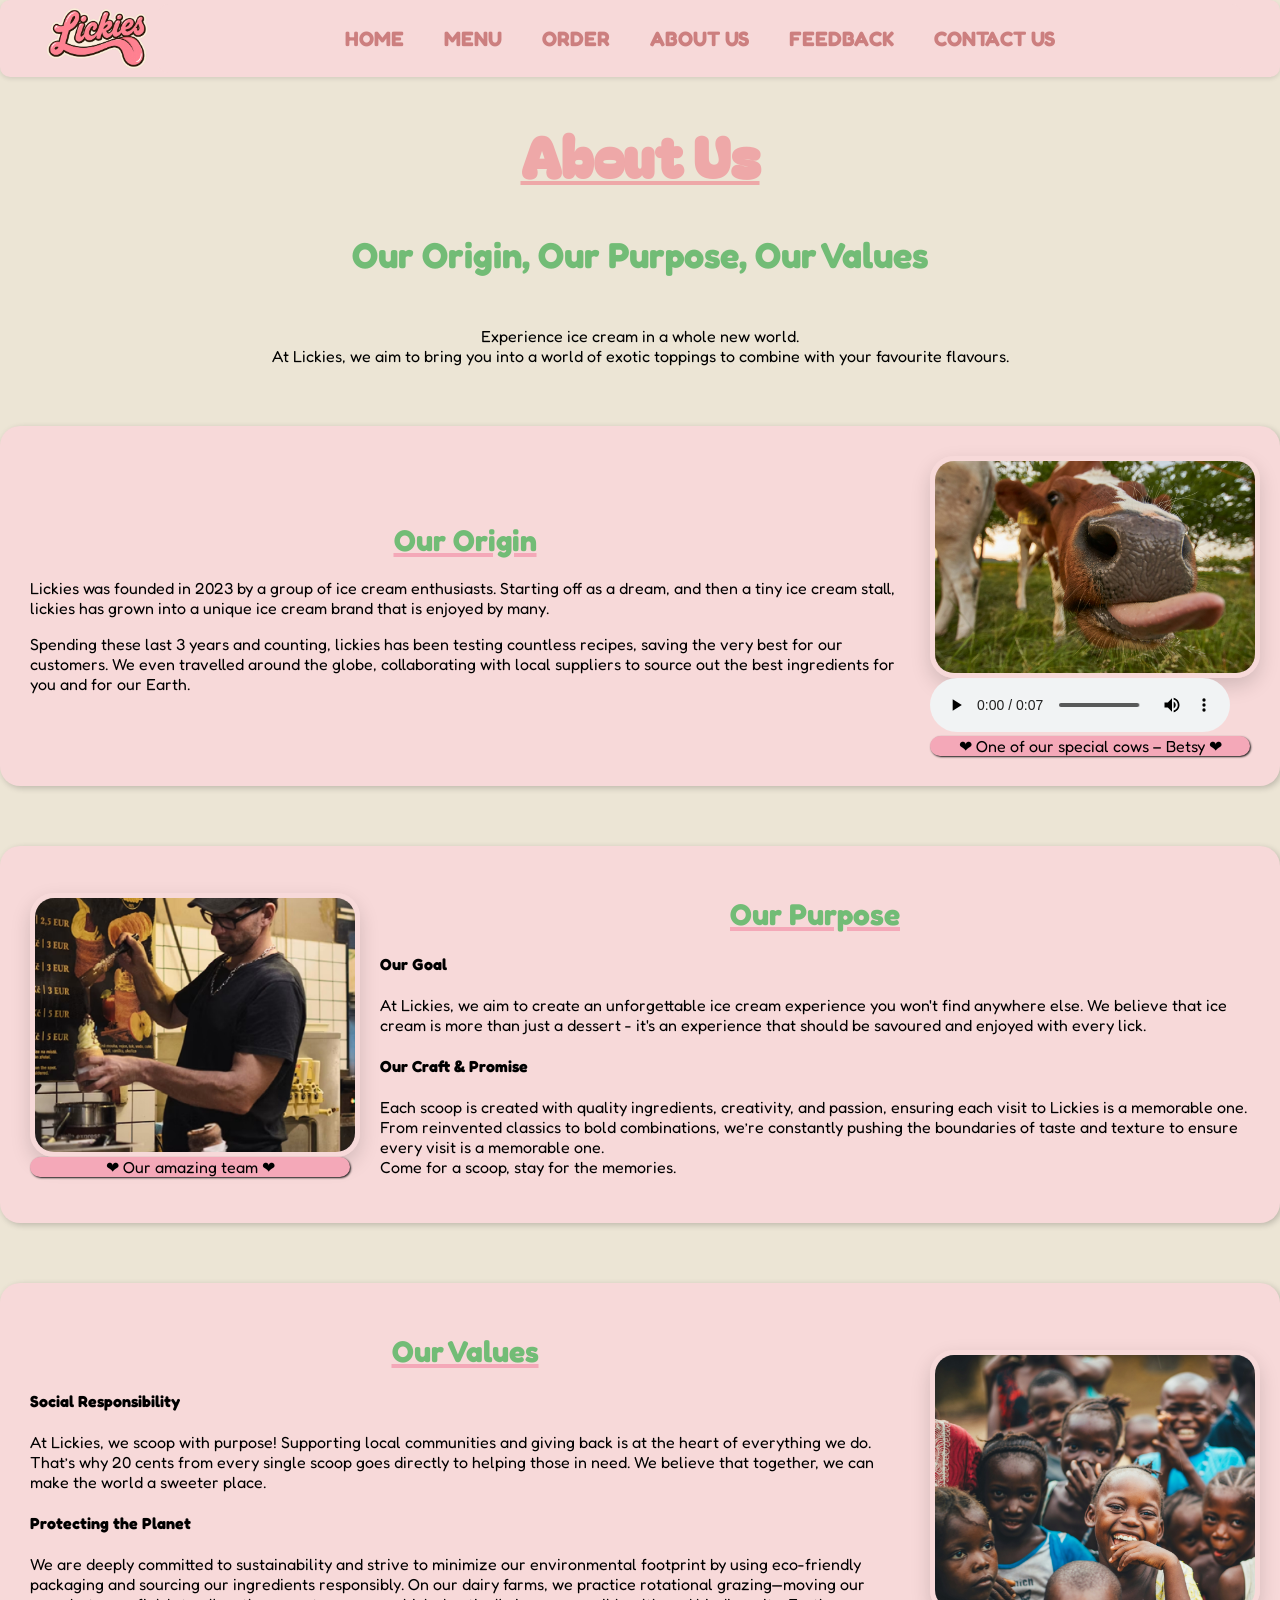
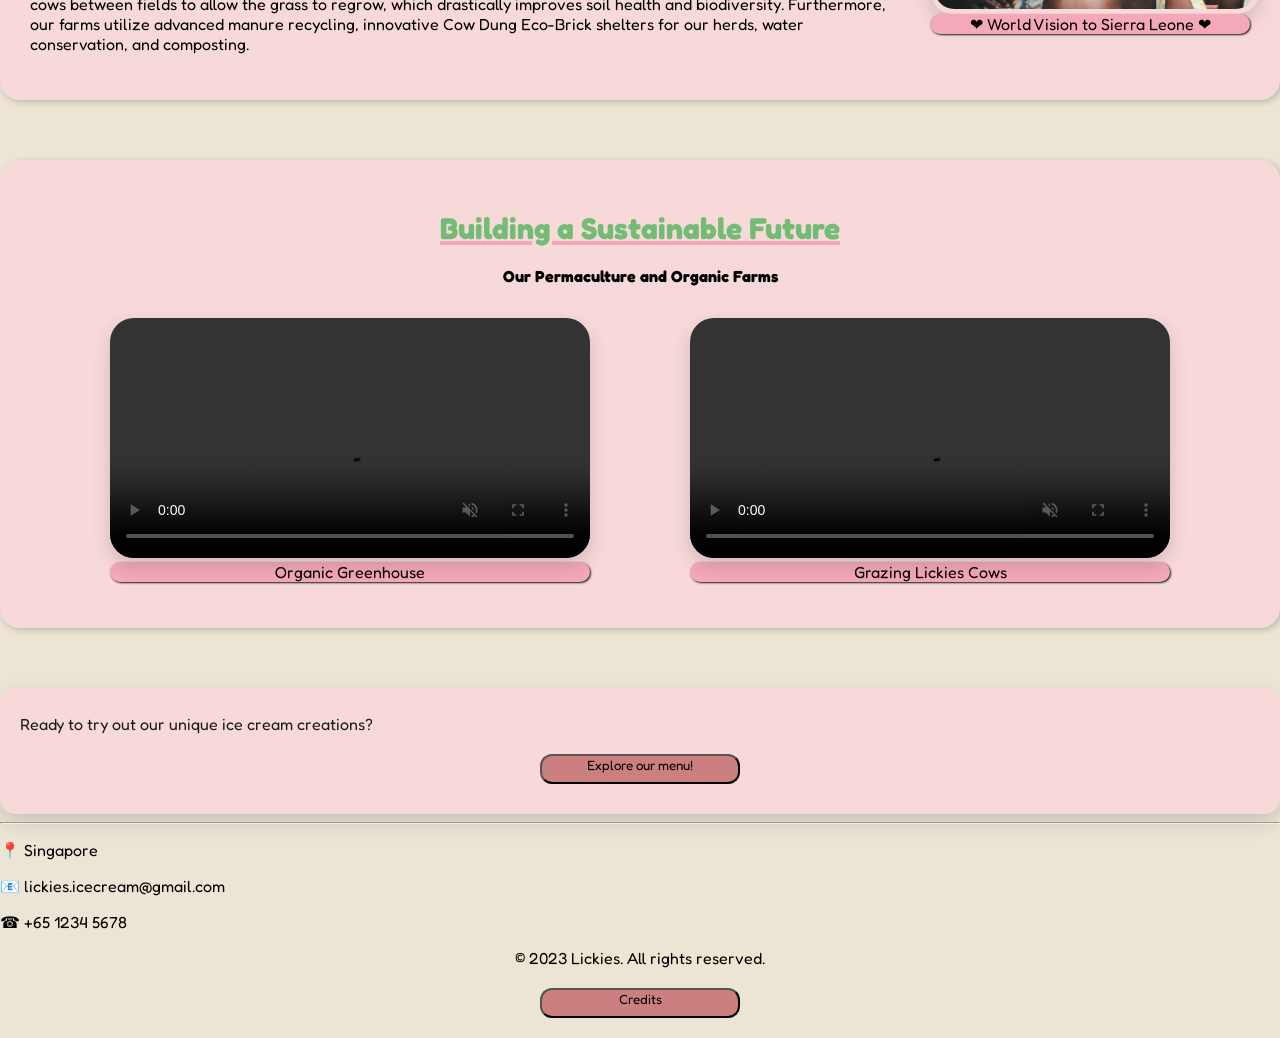
==== commit 85f6735d: "modified:   aboutus.html modified:   credits.html modified:   css/lickies.css" ====
--- a/aboutus.html
+++ b/aboutus.html
@@ -70,7 +70,7 @@
      <img src="images/aboutus/lickiescow-Betsy.jpg"
       alt="Lickies Cow">
       <audio controls style="width: 100%; max-width: 300px;">
-        <source src="media/herdofcowsmooing.mp3" type="audio/mpeg">
+        <source src="media/herdofcowsmooing.mp3" type="audio/mpeg" alt="Audio of cows mooing">
       </audio>
 
             <figcaption>
@@ -78,7 +78,7 @@
             </figcaption>
         </figure>
     </div>
-
+ 
 <div class="card">
 
      <figure class="origin-image">
@@ -137,13 +137,13 @@
         <div class="video-row" style="display: flex; gap: 20px; justify-content: center; flex-wrap: wrap;">
             <figure class="video" style="flex: 1 1 320px; max-width: 480px;"> <!-- This section (inline CSS) made with help from Copilot to make the code responsive -->
                 <video width="100%" height="auto" controls autoplay muted loop playsinline preload="auto"> <!-- playinline means that on mobile devices the video will not play fullscreen preload means the video will start loading as soon as the page loads -->
-                    <source src="media/strawberryfarm.mp4" type="video/mp4">
+                    <source src="media/strawberryfarm.mp4" type="video/mp4" alt="Video of rows of strawberries growing in a greenhouse">
                 </video>
                 <figcaption>Organic Greenhouse</figcaption>
             </figure>
             <figure class="video" style="flex: 1 1 320px; max-width: 480px;"><!-- This section (inline CSS) made with help from Copilot to make the code responsive -->
                 <video width="100%" height="auto" controls autoplay muted loop playsinline preload="auto">
-                    <source src="media/dairyfarm.mp4" type="video/mp4">
+                    <source src="media/dairyfarm.mp4" type="video/mp4" alt="Video of cows grazing on a lush dairy farm">
                 </video>
                 <figcaption>Grazing Lickies Cows</figcaption>
             </figure>
--- a/css/lickies.css
+++ b/css/lickies.css
@@ -19,7 +19,7 @@
   text-align: center;
   font-family: 'Bagel Fat One', cursive;
   font-size: clamp(2rem, 5vw, 3.5rem);
-  color: #eea8a8;;
+  color: #eea8a8;
 }
 
 h2 {
@@ -77,15 +77,14 @@
   background-color: #f7d9d9;
   padding: 3%;
   box-shadow: 0 2px 4px var(--shadow);
-  z-index: 10;
+  z-index: 10; /* ensures the header is always on top, controls the stacking order */
   margin-bottom: 16px;
   border-radius: 10px;
-  margin-top: none;
+  margin-top: 0;
 }
 
 .logo {
   width: 120px;
-  justify-content: flex-start;
   flex-shrink: 0;
   height: auto;
 }
@@ -93,17 +92,16 @@
 nav {
   background-color: #f7d9d9;
   display: flex;
-  flex: 1;
-  overflow-x: auto;
-  overflow-y: hidden;
+  flex: 1; /* makes the nav bar take up empty space, to keep the logo and nav bar aligned */
+  overflow-x: auto; /* makes the nav bar scrollable horizontally if the content overflows */
+  overflow-y: hidden; /* makes sure that there is no vertical scroll bar*/
   align-items: center;
   justify-content: center;
   padding: 1.4%;
   font-size: clamp(0.85rem, 1.8vw, 1.05rem);
   border-radius: 10px;
-  height: auto;
-  scrollbar-width: thin;
-   margin-top: none;
+  scrollbar-width: thin; /* makes the scrollbar look thinner and nicer */
+  margin-top: 0;
 }
 
 nav ul {
@@ -114,7 +112,7 @@
   width: max-content;
   min-width: max-content;
   display: flex;
-  white-space: nowrap;
+  white-space: nowrap; /* keeps the text on one line, prevents it from wrapping */
   flex-wrap: nowrap;
   gap: clamp(10px, 2vw, 18px);
 }
@@ -132,7 +130,7 @@
   font-weight: bold;
   padding: 5px 8px;
   white-space: nowrap;
-  -webkit-tap-highlight-color: transparent;
+  -webkit-tap-highlight-color: transparent; /* removes the coloured highlight that appears when you click on a link on mobile devices */
 }
 
 /* nav a:hover created by Wenbo */
@@ -169,14 +167,8 @@
     overflow-x: auto;
   }
 
-   nav a {
-    display: inline-block;
-    margin: 6px 0;
-  }
-
   nav ul {
     width: max-content;
-    min-width: max-content;
     flex-wrap: nowrap;
     justify-content: flex-start;
     gap: 8px 12px;
@@ -197,7 +189,6 @@
 
 /* text box (card) styles made with reference to W3 schools, puts the images and text neatly together which is easier for the user to view */
 .card {
-  margin-top: auto;
   transition: all 0.3s ease-in-out;
   display: flex;
   align-items: center;
@@ -214,15 +205,15 @@
 
   /* ensure cards are centered on small screens and content doesn't get cut off */
   .card {
-    width: calc(100% - 40px); /* leave some space for device edges */
+    width: calc(100% - 40px); /* leave some space for device edges, calculated amount */
     max-width: 720px;
-    margin: 20px auto; /* center horizontally */
+    margin: 20px auto; /*center horizontally */
     text-align: center;
     flex-direction: column;
     align-items: center;
     padding: 20px;
     box-sizing: border-box;
-    overflow: visible;
+    overflow: visible; /* allow content to overflow if necessary so that it is still visible */
   }
 
   .content-row {
@@ -313,7 +304,6 @@
 /* video styles, made with reference to W3 schools, allows the videos to be responsive and fit the screen size */
 video {
   max-width: 480px;
-  height: auto;
   border-radius: 24px;
   box-shadow: 0 8px 20px rgba(0, 0, 0, 0.15);
   transition: transform 0.3s ease;
@@ -321,18 +311,10 @@
 /* video styles*/
 .video-container {
   overflow: hidden;
-  height: auto;
   width: 100%;
   max-width: 100%;
 }
 
-.video figcaption {
-  text-align: center;
-  background-color: #f4a8b8;
-  box-shadow: 1px 1px 2px #1b1a1a;
-  border-radius: 12px;
-  color: black;
-}
  video:hover {
   transform: scale(1.03);
   transition: transform 0.3s ease;
@@ -346,7 +328,6 @@
   padding: 10px 20px;
   border-radius: 15px;
   box-shadow: 0 8px 20px rgba(0, 0, 0, 0.15);
-  align-items: center;
 }
 
 .button-container {
@@ -359,8 +340,8 @@
   height: 30px;
   display: flex;
   justify-content: center;
-  align-items: center;
   margin: 20px auto;
+  -webkit-tap-highlight-color: transparent; /* removes the coloured highlight that appears when you click on a link on mobile devices */
 }
 
 
